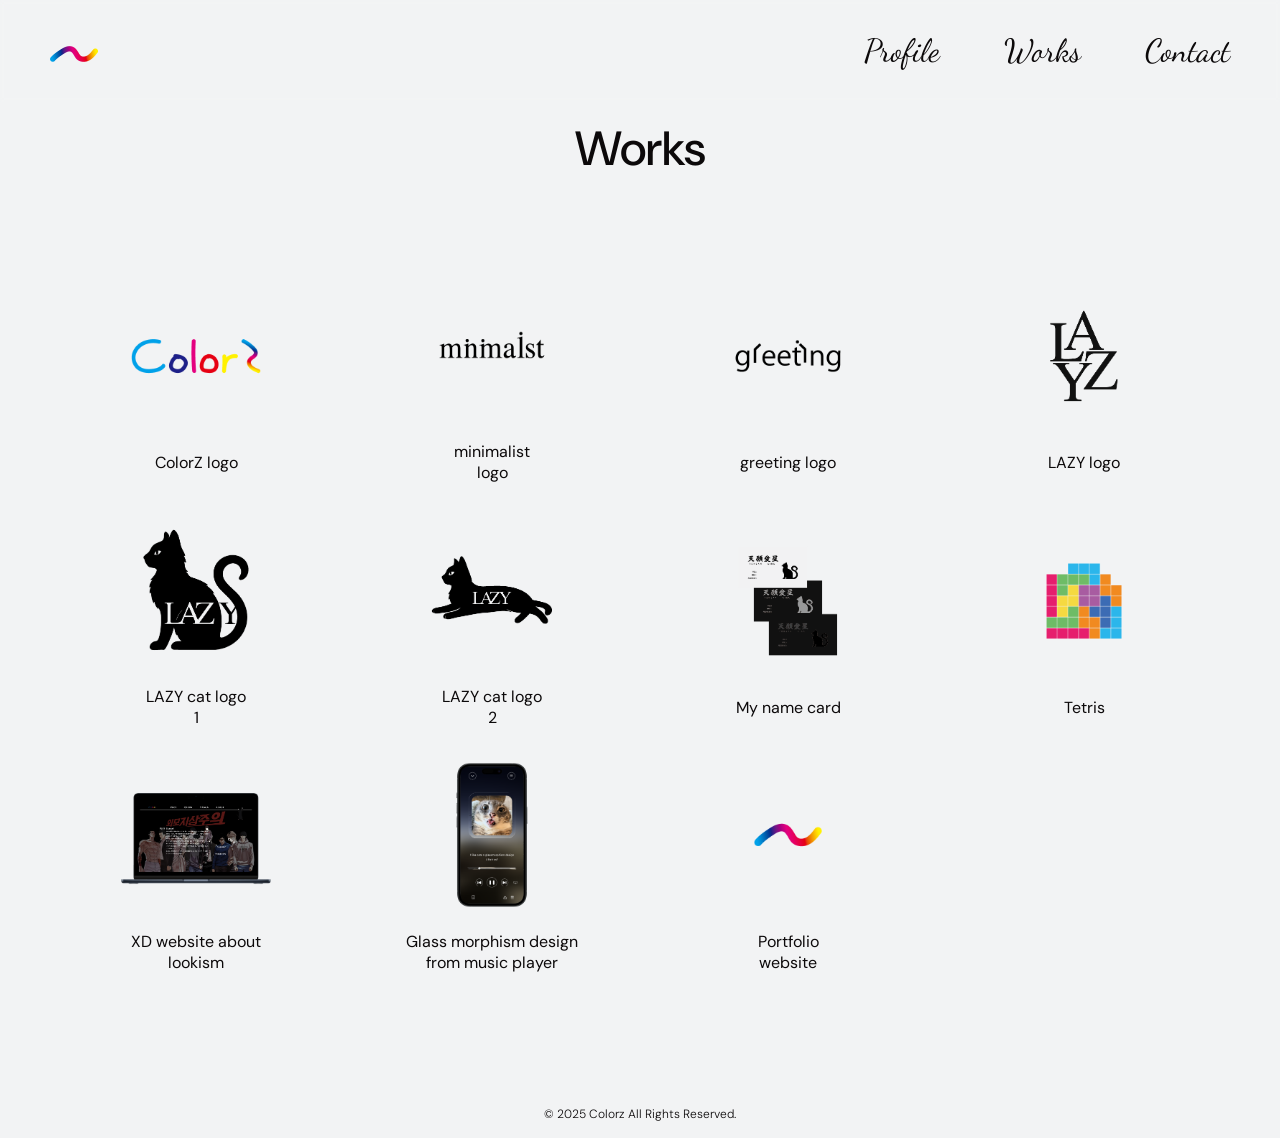
==== works.html @ b3f74cb6 "Add files via upload" ====
<!DOCTYPE html>
<html lang="ja">

<head>
  <meta charset="utf-8">
  <meta name="viewport" content="width=device-width, initial-scale=1.0">
  <title>works - portfolio</title>

  <link rel="stylesheet" href="css/modaal.min.css">
  <link rel="stylesheet" href="css/style.css">

  <script src="https://code.jquery.com/jquery-3.4.1.min.js"
    integrity="sha256-CSXorXvZcTkaix6Yvo6HppcZGetbYMGWSFlBw8HfCJo=" crossorigin="anonymous"></script>
  <script src="js/modaal.min.js" defer></script>
  <script src="js/script.js" defer></script>
</head>

<body class="works">
  <header class="header">
    <h1 class="logo">
      <a href="index.html">
        <img src="img/site_logo.png" alt="logo">
      </a>
    </h1>

    <nav class="nav">
      <ul class="menu">
        <li><a href="profile.html">Profile</a></li>
        <li><a href="works.html">Works</a></li>
        <li><a href="profile.html">Contact</a></li>
      </ul>
    </nav>

    <input class="check" id="check" type="checkbox">
    <label class="menu-btn" for="check">
      <span class="bar bar-1"></span>
      <span class="bar bar-2"></span>
      <span class="bar bar-3"></span>
    </label>
  </header>

  <main>
    <h1 class="title">Works</h1>
    <ul class="works-list">
      <li>
        <a href="img/x3/logo_ColorZ.png" data-group="gallery" class="gallery">
          <img src="img/logo_ColorZ.png" loading="lazy" alt="logo_colorz"></a>
        <p class="works-name">ColorZ logo</p>
      </li>
      <li>
        <a href="img/x3/logo_minimalist.png" data-group="gallery" class="gallery">
          <img src="img/logo_minimalist.png" loading="lazy" alt="logo_minimalist"></a>
        <p class="works-name">minimalist logo</p>
      </li>
      <li>
        <a href="img/x3/logo_greeting.png" data-group="gallery" class="gallery">
          <img src="img/logo_greeting.png" loading="lazy" alt="logo_greeting"></a>
        <p class="works-name">greeting logo</p>
      </li>
      <li>
        <a href="img/x3/logo_LAZY.png" data-group="gallery" class="gallery">
          <img src="img/logo_LAZY.png" loading="lazy" alt="logo_lazy"></a>
        <p class="works-name">LAZY logo</p>
      </li>
      <li>
        <a href="img/x3/logo_LAZY_cat_1.png" data-group="gallery" class="gallery">
          <img src="img/logo_LAZY_cat_1.png" loading="lazy" alt="logo_lazy-cat01"></a>
        <p class="works-name">LAZY cat logo 1</p>
      </li>
      <li>
        <a href="img/x3/logo_LAZY_cat_2.png" data-group="gallery" class="gallery">
          <img src="img/logo_LAZY_cat_2.png" loading="lazy" alt="logo_lazy-cat02"></a>
        <p class="works-name">LAZY cat logo 2</p>
      </li>
      <li>
        <a href="img/x3/visual_my_name_card.png" data-group="gallery" class="gallery">
          <img src="img/visual_my_name_card.png" loading="lazy" alt="my-name-card"></a>
        <p class="works-name">My name card</p>
      </li>
      <li>
        <a href="https://se0ng.github.io/tetris/">
          <img src="img/favicon_tetris.png" loading="lazy" alt="tetris"></a>
        <p class="works-name">Tetris</p>
      </li>
      <li>
        <a href="img/xn/plot-front.png" data-group="gallery" class="gallery">
          <img src="img/plot-front.png" loading="lazy" alt="xd_lookism"></a>
        <p class="works-name">XD website about lookism</p>
      </li>
      <li>
        <a href="img/xn/gmd_ui.png" data-group="gallery" class="gallery">
          <img src="img/gmd_ui.png" loading="lazy" alt="glassmorphism-music-player-ui_from-spotify"></a>
        <p class="works-name">Glass morphism design from music player</p>
      </li>
      <li>
        <a href="index.html">
          <img src="img/visual_logo_ColorZ.png" loading="lazy" alt="portfolio"></a>
        <p class="works-name">Portfolio website</p>
      </li>
    </ul>
  </main>

  <footer class="footer">
    <p class="footer-txt">&copy; 2025 Colorz All Rights Reserved.</p>
  </footer>
</body>

</html>
---- css/modaal.min.css ----
/*!
	Modaal - accessible modals - v0.4.4
	by Humaan, for all humans.
	http://humaan.com
 */
.modaal-noscroll {
	overflow: hidden
}

.modaal-accessible-hide {
	position: absolute !important;
	clip: rect(1px 1px 1px 1px);
	clip: rect(1px, 1px, 1px, 1px);
	padding: 0 !important;
	border: 0 !important;
	height: 1px !important;
	width: 1px !important;
	overflow: hidden
}

.modaal-overlay {
	position: fixed;
	top: 0;
	left: 0;
	width: 100%;
	height: 100%;
	z-index: 999;
	opacity: 0
}

.modaal-wrapper {
	display: block;
	position: fixed;
	top: 0;
	left: 0;
	width: 100%;
	height: 100%;
	z-index: 9999;
	overflow: auto;
	opacity: 1;
	box-sizing: border-box;
	-webkit-overflow-scrolling: touch;
	-webkit-transition: all .3s ease-in-out;
	transition: all .3s ease-in-out
}

.modaal-wrapper * {
	box-sizing: border-box;
	-webkit-font-smoothing: antialiased;
	-moz-osx-font-smoothing: grayscale;
	-webkit-backface-visibility: hidden
}

.modaal-wrapper .modaal-close {
	border: none;
	background: 0 0;
	padding: 0;
	-webkit-appearance: none
}

.modaal-wrapper.modaal-start_none {
	display: none;
	opacity: 1
}

.modaal-wrapper.modaal-start_fade {
	opacity: 0
}

.modaal-wrapper [tabindex="0"] {
	outline: 0 !important
}

.modaal-wrapper.modaal-fullscreen {
	overflow: hidden
}

.modaal-outer-wrapper {
	position: relative;
	width: 100%;
	height: 100%
}

.modaal-fullscreen .modaal-outer-wrapper {
	display: block
}

.modaal-inner-wrapper {
	display: flex;
	justify-content: center;
	align-items: center;
	text-align: center;
	width: 100%;
	height: 100%;
	position: relative;
	padding: 80px 25px
}

.modaal-fullscreen .modaal-inner-wrapper {
	padding: 0;
	display: block;
	vertical-align: top
}

.modaal-container {
	position: relative;
	display: flex;
	justify-content: center;
	align-items: center;
	width: 100%;
	height: auto;
	margin: auto;
	padding: 50px 100px;
	text-align: center;
	color: #000;
	max-width: 1000px;
	border-radius: 18px;
	background: #f2f3f4;
	box-shadow: 0 5px 25px rgba(0, 0, 0, .3);
	cursor: auto;
}

@media screen and (min-width:768px) {
	.modaal-container {
		height: 80vh;
	}
}

.modaal-container.is_loading {
	height: 100px;
	width: 100px;
	overflow: hidden
}

.modaal-fullscreen .modaal-container {
	max-width: none;
	height: 100%;
	overflow: auto
}

.modaal-close {
	position: fixed;
	right: 20px;
	top: 20px;
	color: #fff;
	cursor: pointer;
	opacity: 1;
	width: 50px;
	height: 50px;
	background: rgba(0, 0, 0, 0);
	border-radius: 100%;
	-webkit-transition: all .2s ease-in-out;
	transition: all .2s ease-in-out
}

.modaal-close:focus, .modaal-close:hover {
	outline: 0;
	background: #f2f3f4
}

.modaal-close:focus:after, .modaal-close:focus:before, .modaal-close:hover:after, .modaal-close:hover:before {
	background: #0c090a
}

.modaal-close span {
	position: absolute !important;
	clip: rect(1px 1px 1px 1px);
	clip: rect(1px, 1px, 1px, 1px);
	padding: 0 !important;
	border: 0 !important;
	height: 1px !important;
	width: 1px !important;
	overflow: hidden
}

.modaal-close:after, .modaal-close:before {
	display: block;
	content: " ";
	position: absolute;
	top: 14px;
	left: 23px;
	width: 4px;
	height: 22px;
	border-radius: 4px;
	background: #f2f3f4;
	-webkit-transition: background .2s ease-in-out;
	transition: background .2s ease-in-out
}

.modaal-close:before {
	-webkit-transform: rotate(-45deg);
	-ms-transform: rotate(-45deg);
	transform: rotate(-45deg)
}

.modaal-close:after {
	-webkit-transform: rotate(45deg);
	-ms-transform: rotate(45deg);
	transform: rotate(45deg)
}

.modaal-fullscreen .modaal-close {
	background: #f2f3f4;
	right: 10px;
	top: 10px
}

.modaal-content-container {
	padding: 30px
}

.modaal-confirm-wrap {
	padding: 30px 0 0;
	text-align: center;
	font-size: 0
}

.modaal-confirm-btn {
	font-size: 14px;
	display: inline-block;
	margin: 0 10px;
	vertical-align: middle;
	cursor: pointer;
	border: none;
	background: 0 0
}

.modaal-confirm-btn.modaal-ok {
	padding: 10px 15px;
	color: #fff;
	background: #555;
	border-radius: 3px;
	-webkit-transition: background .2s ease-in-out;
	transition: background .2s ease-in-out
}

.modaal-confirm-btn.modaal-ok:hover {
	background: #2f2f2f
}

.modaal-confirm-btn.modaal-cancel {
	text-decoration: underline
}

.modaal-confirm-btn.modaal-cancel:hover {
	text-decoration: none;
	color: #2f2f2f
}

.modaal-instagram .modaal-container {
	width: auto;
	background: 0 0;
	box-shadow: none !important
}

.modaal-instagram .modaal-content-container {
	padding: 0;
	background: 0 0
}

.modaal-instagram .modaal-content-container>blockquote {
	width: 1px !important;
	height: 1px !important;
	opacity: 0 !important
}

.modaal-instagram iframe {
	opacity: 0;
	margin: -6px !important;
	border-radius: 0 !important;
	width: 1000px !important;
	max-width: 800px !important;
	box-shadow: none !important;
	-webkit-animation: instaReveal 1s linear forwards;
	animation: instaReveal 1s linear forwards
}

.modaal-image .modaal-inner-wrapper {
	padding-left: 140px;
	padding-right: 140px
}

.modaal-image .modaal-container {
	width: auto;
	max-width: 100%
}

.modaal-image .modaal-container img {
	max-width: 100%;
	max-height: 100%;
	height: auto;
	width: auto;
	display: block;
	margin: 0 auto;
}

.modaal-gallery-wrap {
	position: relative;
	color: #fff
}

.modaal-gallery-item {
	display: none
}

.modaal-gallery-item img {
	max-width: 70vw !important;
	max-height: 60vh !important;
	width: auto !important;
	height: auto !important;
	display: block;
}

.modaal-gallery-item.is_active {
	display: block
}

.modaal-gallery-label {
	position: absolute;
	left: 0;
	width: 100%;
	margin: 20px 0 0;
	font-size: 18px;
	text-align: center;
	color: #fff
}

.modaal-gallery-label:focus {
	outline: 0
}

.modaal-gallery-control {
	position: absolute;
	top: 50%;
	-webkit-transform: translateY(-50%);
	-ms-transform: translateY(-50%);
	transform: translateY(-50%);
	opacity: 1;
	cursor: pointer;
	color: #fff;
	width: 50px;
	height: 50px;
	background: rgba(0, 0, 0, 0);
	border: none;
	border-radius: 100%;
	-webkit-transition: all .2s ease-in-out;
	transition: all .2s ease-in-out
}

.modaal-gallery-control.is_hidden {
	opacity: 0;
	cursor: default
}

.modaal-gallery-control:focus, .modaal-gallery-control:hover {
	outline: 0;
	background: #fff
}

.modaal-gallery-control:focus:after, .modaal-gallery-control:focus:before, .modaal-gallery-control:hover:after, .modaal-gallery-control:hover:before {
	background: #afb7bc
}

.modaal-gallery-control span {
	position: absolute !important;
	clip: rect(1px 1px 1px 1px);
	clip: rect(1px, 1px, 1px, 1px);
	padding: 0 !important;
	border: 0 !important;
	height: 1px !important;
	width: 1px !important;
	overflow: hidden
}

.modaal-gallery-control:after, .modaal-gallery-control:before {
	display: block;
	content: " ";
	position: absolute;
	top: 16px;
	left: 25px;
	width: 4px;
	height: 18px;
	border-radius: 4px;
	background: #fff;
	-webkit-transition: background .2s ease-in-out;
	transition: background .2s ease-in-out
}

.modaal-gallery-control:before {
	margin: -5px 0 0;
	-webkit-transform: rotate(-45deg);
	-ms-transform: rotate(-45deg);
	transform: rotate(-45deg)
}

.modaal-gallery-control:after {
	margin: 5px 0 0;
	-webkit-transform: rotate(45deg);
	-ms-transform: rotate(45deg);
	transform: rotate(45deg)
}

.modaal-gallery-next-inner {
	left: 100%;
	margin-left: 40px
}

.modaal-gallery-next-outer {
	right: 45px
}

.modaal-gallery-prev:after, .modaal-gallery-prev:before {
	left: 22px
}

.modaal-gallery-prev:before {
	margin: 5px 0 0;
	-webkit-transform: rotate(-45deg);
	-ms-transform: rotate(-45deg);
	transform: rotate(-45deg)
}

.modaal-gallery-prev:after {
	margin: -5px 0 0;
	-webkit-transform: rotate(45deg);
	-ms-transform: rotate(45deg);
	transform: rotate(45deg)
}

.modaal-gallery-prev-inner {
	right: 100%;
	margin-right: 40px
}

.modaal-gallery-prev-outer {
	left: 45px
}

.modaal-video-wrap {
	margin: auto 50px;
	position: relative
}

.modaal-video-container {
	position: relative;
	padding-bottom: 56.25%;
	height: 0;
	overflow: hidden;
	max-width: 100%;
	box-shadow: 0 0 10px rgba(0, 0, 0, .3);
	background: #000;
	max-width: 1300px;
	margin-left: auto;
	margin-right: auto
}

.modaal-video-container embed, .modaal-video-container iframe, .modaal-video-container object {
	position: absolute;
	top: 0;
	left: 0;
	width: 100%;
	height: 100%
}

.modaal-iframe .modaal-content {
	width: 100%;
	height: 100%
}

.modaal-iframe-elem {
	width: 100%;
	height: 100%;
	display: block
}

.modaal-loading-spinner {
	background: 0 0;
	position: absolute;
	width: 200px;
	height: 200px;
	top: 50%;
	left: 50%;
	margin: -100px 0 0 -100px;
	-webkit-transform: scale(.25);
	-ms-transform: scale(.25);
	transform: scale(.25)
}

.modaal-loading-spinner>div {
	width: 24px;
	height: 24px;
	margin-left: 4px;
	margin-top: 4px;
	position: absolute
}

.modaal-loading-spinner>div>div {
	width: 100%;
	height: 100%;
	border-radius: 15px;
	background: #fff
}

.modaal-loading-spinner>div:nth-of-type(1)>div {
	-webkit-animation: modaal-loading-spinner 1s linear infinite;
	animation: modaal-loading-spinner 1s linear infinite;
	-webkit-animation-delay: 0s;
	animation-delay: 0s
}

.modaal-loading-spinner>div:nth-of-type(2)>div, .modaal-loading-spinner>div:nth-of-type(3)>div {
	-ms-animation: modaal-loading-spinner 1s linear infinite;
	-moz-animation: modaal-loading-spinner 1s linear infinite;
	-webkit-animation: modaal-loading-spinner 1s linear infinite;
	-o-animation: modaal-loading-spinner 1s linear infinite
}

.modaal-loading-spinner>div:nth-of-type(1) {
	-ms-transform: translate(84px, 84px) rotate(45deg) translate(70px, 0);
	-webkit-transform: translate(84px, 84px) rotate(45deg) translate(70px, 0);
	transform: translate(84px, 84px) rotate(45deg) translate(70px, 0)
}

.modaal-loading-spinner>div:nth-of-type(2)>div {
	-webkit-animation: modaal-loading-spinner 1s linear infinite;
	animation: modaal-loading-spinner 1s linear infinite;
	-webkit-animation-delay: .12s;
	animation-delay: .12s
}

.modaal-loading-spinner>div:nth-of-type(2) {
	-ms-transform: translate(84px, 84px) rotate(90deg) translate(70px, 0);
	-webkit-transform: translate(84px, 84px) rotate(90deg) translate(70px, 0);
	transform: translate(84px, 84px) rotate(90deg) translate(70px, 0)
}

.modaal-loading-spinner>div:nth-of-type(3)>div {
	-webkit-animation: modaal-loading-spinner 1s linear infinite;
	animation: modaal-loading-spinner 1s linear infinite;
	-webkit-animation-delay: .25s;
	animation-delay: .25s
}

.modaal-loading-spinner>div:nth-of-type(4)>div, .modaal-loading-spinner>div:nth-of-type(5)>div {
	-ms-animation: modaal-loading-spinner 1s linear infinite;
	-moz-animation: modaal-loading-spinner 1s linear infinite;
	-webkit-animation: modaal-loading-spinner 1s linear infinite;
	-o-animation: modaal-loading-spinner 1s linear infinite
}

.modaal-loading-spinner>div:nth-of-type(3) {
	-ms-transform: translate(84px, 84px) rotate(135deg) translate(70px, 0);
	-webkit-transform: translate(84px, 84px) rotate(135deg) translate(70px, 0);
	transform: translate(84px, 84px) rotate(135deg) translate(70px, 0)
}

.modaal-loading-spinner>div:nth-of-type(4)>div {
	-webkit-animation: modaal-loading-spinner 1s linear infinite;
	animation: modaal-loading-spinner 1s linear infinite;
	-webkit-animation-delay: .37s;
	animation-delay: .37s
}

.modaal-loading-spinner>div:nth-of-type(4) {
	-ms-transform: translate(84px, 84px) rotate(180deg) translate(70px, 0);
	-webkit-transform: translate(84px, 84px) rotate(180deg) translate(70px, 0);
	transform: translate(84px, 84px) rotate(180deg) translate(70px, 0)
}

.modaal-loading-spinner>div:nth-of-type(5)>div {
	-webkit-animation: modaal-loading-spinner 1s linear infinite;
	animation: modaal-loading-spinner 1s linear infinite;
	-webkit-animation-delay: .5s;
	animation-delay: .5s
}

.modaal-loading-spinner>div:nth-of-type(6)>div, .modaal-loading-spinner>div:nth-of-type(7)>div {
	-ms-animation: modaal-loading-spinner 1s linear infinite;
	-moz-animation: modaal-loading-spinner 1s linear infinite;
	-webkit-animation: modaal-loading-spinner 1s linear infinite;
	-o-animation: modaal-loading-spinner 1s linear infinite
}

.modaal-loading-spinner>div:nth-of-type(5) {
	-ms-transform: translate(84px, 84px) rotate(225deg) translate(70px, 0);
	-webkit-transform: translate(84px, 84px) rotate(225deg) translate(70px, 0);
	transform: translate(84px, 84px) rotate(225deg) translate(70px, 0)
}

.modaal-loading-spinner>div:nth-of-type(6)>div {
	-webkit-animation: modaal-loading-spinner 1s linear infinite;
	animation: modaal-loading-spinner 1s linear infinite;
	-webkit-animation-delay: .62s;
	animation-delay: .62s
}

.modaal-loading-spinner>div:nth-of-type(6) {
	-ms-transform: translate(84px, 84px) rotate(270deg) translate(70px, 0);
	-webkit-transform: translate(84px, 84px) rotate(270deg) translate(70px, 0);
	transform: translate(84px, 84px) rotate(270deg) translate(70px, 0)
}

.modaal-loading-spinner>div:nth-of-type(7)>div {
	-webkit-animation: modaal-loading-spinner 1s linear infinite;
	animation: modaal-loading-spinner 1s linear infinite;
	-webkit-animation-delay: .75s;
	animation-delay: .75s
}

.modaal-loading-spinner>div:nth-of-type(7) {
	-ms-transform: translate(84px, 84px) rotate(315deg) translate(70px, 0);
	-webkit-transform: translate(84px, 84px) rotate(315deg) translate(70px, 0);
	transform: translate(84px, 84px) rotate(315deg) translate(70px, 0)
}

.modaal-loading-spinner>div:nth-of-type(8)>div {
	-webkit-animation: modaal-loading-spinner 1s linear infinite;
	animation: modaal-loading-spinner 1s linear infinite;
	-webkit-animation-delay: .87s;
	animation-delay: .87s
}

.modaal-loading-spinner>div:nth-of-type(8) {
	-ms-transform: translate(84px, 84px) rotate(360deg) translate(70px, 0);
	-webkit-transform: translate(84px, 84px) rotate(360deg) translate(70px, 0);
	transform: translate(84px, 84px) rotate(360deg) translate(70px, 0)
}

@media only screen and (min-width:1400px) {
	.modaal-video-container {
		padding-bottom: 0;
		height: 731px
	}
}

@media only screen and (max-width:1140px) {
	.modaal-image .modaal-inner-wrapper {
		padding-left: 25px;
		padding-right: 25px
	}

	.modaal-gallery-control {
		top: auto;
		bottom: 20px;
		-webkit-transform: none;
		-ms-transform: none;
		transform: none;
		background: rgba(0, 0, 0, .7)
	}

	.modaal-gallery-control:after, .modaal-gallery-control:before {
		background: #fff
	}

	.modaal-gallery-next {
		left: auto;
		right: 20px
	}

	.modaal-gallery-prev {
		left: 20px;
		right: auto
	}
}

@media screen and (max-width:900px) {
	.modaal-instagram iframe {
		width: 500px !important
	}
}

@media only screen and (max-width:600px) {
	.modaal-instagram iframe {
		width: 280px !important
	}
}

@media screen and (max-height:1100px) {
	.modaal-instagram iframe {
		width: 700px !important
	}
}

@media screen and (max-height:1000px) {
	.modaal-inner-wrapper {
		padding-top: 60px;
		padding-bottom: 60px
	}

	.modaal-instagram iframe {
		width: 600px !important
	}
}

@media screen and (max-height:900px) {
	.modaal-instagram iframe {
		width: 500px !important
	}

	.modaal-video-container {
		max-width: 900px;
		max-height: 510px
	}
}

@media only screen and (max-height:820px) {
	.modaal-gallery-label {
		display: none
	}
}

@keyframes instaReveal {
	0% {
		opacity: 0
	}

	100% {
		opacity: 1
	}
}

@-webkit-keyframes instaReveal {
	0% {
		opacity: 0
	}

	100% {
		opacity: 1
	}
}

@-webkit-keyframes modaal-loading-spinner {
	0% {
		opacity: 1;
		-ms-transform: scale(1.5);
		-webkit-transform: scale(1.5);
		transform: scale(1.5)
	}

	100% {
		opacity: .1;
		-ms-transform: scale(1);
		-webkit-transform: scale(1);
		transform: scale(1)
	}
}

@keyframes modaal-loading-spinner {
	0% {
		opacity: 1;
		-ms-transform: scale(1.5);
		-webkit-transform: scale(1.5);
		transform: scale(1.5)
	}

	100% {
		opacity: .1;
		-ms-transform: scale(1);
		-webkit-transform: scale(1);
		transform: scale(1)
	}
}
---- css/style.css ----
@charset "utf-8";

/* Variable */
@import url('https://fonts.googleapis.com/css2?family=Sour+Gummy:wght@900&display=swap');
@import url('https://fonts.googleapis.com/css2?family=Dancing+Script:wght@400..700&display=swap');
@import url('https://fonts.googleapis.com/css2?family=DM+Sans:ital,opsz,wght@0,9..40,100..1000;1,9..40,100..1000&display=swap');

*,
*::before,
*::after {
   box-sizing: border-box;
   margin: 0;
   padding: 0;
}

html,
body {
   font-size: 16px;
}

body {
   background-color: #f2f3f4;
   font-family: "DM Sans";
   font-optical-sizing: auto;
   font-weight: 400;
   font-style: normal;
   color: #0c090a;
   display: flex;
   flex-direction: column;
}

@media (prefers-color-scheme: dark) {
   body {
      background-color: #0c090a;
   }
}

.pc {
   display: none;
}

@media screen and (min-width: 768px) {
   body {
      font-size: 1rem;
   }

   .sp {
      display: none;
   }

   .pc {
      display: block;
   }
}

a {
   color: #0c090a;
   transition: .3s ease;
}

a:hover {
   opacity: .7;
}

/* ----------     HEADER     ---------- */
.header {
   display: flex;
   justify-content: space-between;
   align-items: center;
   position: fixed;
   top: 0;
   left: 0;
   z-index: 20;
   padding: 20px;
   width: 100%;
}

@media screen and (min-width:768px) {
   .header {
      padding: 30px 50px;
   }
}

.logo {
   max-width: 3rem;
}

.logo img {
   width: 100%;
   height: 100%;
}

.top a {
   color: #f2f3f4;
   text-shadow: 0 0 6px #1c1c1c;
}

/* ----------     HUMBERGER MENU     ---------- */
.check {
   display: none;
}

.menu-btn {
   --gap: 5px;
   --height-bar: 2px;
   --pos-y-bar-one: 0;
   --pos-y-bar-three: 0;
   --scale-bar: 1;
   --rotate-bar-one: 0;
   --rotate-bar-three: 0;
   width: 1.25rem;
   display: flex;
   flex-direction: column;
   gap: var(--gap);
   cursor: pointer;
   position: relative;
}

.bar {
   display: block;
   position: relative;
   height: var(--height-bar);
   width: 100%;
   border-radius: .5rem;
   background-color: #0c090a;
}

@media (prefers-color-scheme: dark) {
   .bar {
      background-color: #f2f3f4;
   }
}

.open .bar,
.profile .bar {
   background-color: #0c090a;
}


.bar-1 {
   top: var(--pos-y-bar-one);
   transform: rotate(var(--rotate-bar-one));
   transition: top 200ms 100ms, transform 100ms;
}

.bar-2 {
   transform: scaleX(var(--scale-bar));
   transition: transform 150ms 100ms;
}

.bar-3 {
   bottom: var(--pos-y-bar-three);
   transform: rotate(var(--rotate-bar-three));
   transition: bottom 200ms 100ms, transform 100ms;
}

.check:checked+.menu-btn>.bar-1 {
   transition: top 200ms, transform 200ms 100ms;
}

.check:checked+.menu-btn>.bar-3 {
   transition: bottom 200ms, transform 200ms 100ms;
}

.check:checked+.menu-btn {
   --pos-y-bar-one: calc(var(--gap) + var(--height-bar));
   --pos-y-bar-three: calc(var(--gap) + var(--height-bar));
   --scale-bar: 0;
   --rotate-bar-one: 45deg;
   --rotate-bar-three: -45deg;
}

.open .menu-btn {
   z-index: 30;
}

@media screen and (min-width:768px) {
   .menu-btn {
      display: none;
   }
}

.menu {
   list-style: none;
   display: flex;
   flex-direction: column;
   justify-content: center;
   align-items: center;
   text-align: center;
   position: fixed;
   right: 0;
   top: 0;
   padding: 0;
   width: 100%;
   height: 100%;
   background-color: rgba(229, 229, 229, .9);
   font-family: "Dancing Script";
   font-size: 10vh;
   transform: translateX(100%);
   transition: .3s ease;
}

.menu li:nth-child(n+2) {
   margin-top: 10vh;
}

.menu a,
.menu a:focus,
.menu a:hover {
   text-decoration: none;
}

@media screen and (min-width:768px) {
   .menu {
      position: static;
      flex-direction: row;
      width: auto;
      height: auto;
      background-color: transparent;
      font-size: 2rem;
      transform: none;
   }

   .menu li:nth-child(n+2) {
      margin-top: 0;
      margin-left: 2em;
   }
}

.open .menu {
   transform: translateX(0);
}

.profile.open .menu a,
.works.open .menu a {
   color: #0c090a;
}

/* ----------     TOP     ---------- */
.top main {
   flex: 1;
   max-height: 85vh;
}

.section {
   height: 85vh;
   display: flex;
   align-items: center;
}

@media screen and (min-width:768px) {
   .top main {
      max-height: calc(100vh - 3rem);
   }

   .section {
      height: 100vh;
   }
}

/* TAG */
.tag-list {
   width: 80vw;
   font-family: "Sour Gummy";
   margin: 0 auto;
   position: relative;
   overflow: hidden;
}

.tag-list h1 {
   text-align: center;
   font-size: 10vh;
   margin-bottom: 10vh;
}

.tag-inner {
   display: flex;
   white-space: nowrap;
   position: relative;
   gap: 2rem;
   will-change: transform;
   z-index: 10;
}

.tag {
   display: flex;
   align-items: center;
   background-color: #0c090a;
   color: #f2f3f4;
   margin: 1rem 0;
   padding: 1rem;
   border-radius: .5rem;
   font-size: 1.5rem;
   opacity: .7;
   transition: transform .3s, opacity .3s;
}

.tag:hover {
   transform: scale(1.2);
   transition: transform .3s;
   z-index: 10;
   opacity: 1;
}

.tag span {
   padding-right: .25rem;
}

.fade {
   position: absolute;
   bottom: 0;
   left: 0;
   width: 100%;
   height: 6rem;
   pointer-events: none;
   background: linear-gradient(to right, #f2f3f4 0%, transparent 20%, transparent 80%, #f2f3f4 100%);
   z-index: 10;
}

@media (prefers-color-scheme: dark) {
   .tag-list h1 {
      color: #f2f3f4;
   }

   .tag {
      background-color: #f2f3f4;
      color: #0c090a;
   }

   .fade {
      background: linear-gradient(to right, #0c090a 0%, transparent 10%, transparent 90%, #0c090a 100%);
   }
}

.safari-desktop .tag-inner {
   animation: tag-scroll 20s linear infinite;
}

.not-safari-desktop .tag-inner {
   animation: none;
}

@keyframes tag-scroll {
   from {
      transform: translateX(0);
   }

   to {
      transform: translateX(-50%);
   }
}

/* ----------     FOOTER     ---------- */
.footer {
   padding: 1rem 0;
}

.footer-txt {
   font-size: .5rem;
   font-weight: 300;
   text-align: center;
}

@media screen and (min-width:768px) {
   .footer-txt {
      font-size: .75rem;
   }
}

@media (prefers-color-scheme: dark) {

   .top .footer-txt,
   .works .footer-txt {
      color: #f2f3f4;
   }
}

/* ----------     PROFILE     ---------- */
.profile {
   background: #f2f3f4;
   display: flex;
   flex-direction: column;
   align-items: center;
}

.profile main {
   line-height: 1.6;
   flex: 1;
   max-height: 85vh;
}

.profile-inner {
   max-width: 50vw;
   margin-top: 10vh;
   font-weight: 300;
   height: 80vh;
}

.profile .title {
   margin-bottom: 2vh;
   font-size: 1.5rem;
   font-weight: 500;
   letter-spacing: .1rem;
   text-align: center;
}

.profile_name {
   margin-bottom: 2vh;
   font-size: .75rem;
   text-align: center;
}

.profile_name span {
   display: inline-block;
   margin-left: 1rem;
   border-left: 1px solid #0c090a;
   padding-left: 1rem;
   font-weight: normal;
}

.profile-list {
   margin-bottom: 1.2rem;
   font-size: .75rem;
}

.profile-list dt {
   clear: left;
   float: left;
   margin-right: 2rem;
}

.profile-list dd {
   overflow: hidden;
}

.message {
   margin-bottom: 10vh;
}

.message p {
   margin-bottom: .5rem;
   font-size: .75rem;
}

.sns-icon {
   list-style: none;
   display: flex;
   justify-content: center;
   gap: 30px;
   margin-top: auto;
}

.sns-icon img {
   width: 2rem;
   height: auto;
   border-radius: .5rem;
}

@media screen and (min-width:768px) {
   .profile main {
      max-height: calc(100vh - 3rem);
   }

   .profile-inner {
      max-width: 500px;
      margin-bottom: 50vh;
   }

   .profile .title {
      font-size: 3rem;
   }

   .profile_name {
      font-size: 1.5rem;
   }

   .profile-list,
   .message p {
      font-size: 1rem;
   }

   .sns-icon img {
      width: 3rem;
      height: auto;
      border-radius: 1rem;
   }
}

/* WORKS */
.works {
   display: flex;
   flex-direction: column;
}

.works main {
   flex: 1;
   margin: 13vh 5vw;
}

.works main img {
   max-width: 100px;
   max-height: 80px;
}

.works main img:hover {
   transform: scale(1.2);
}

.works .title {
   margin-bottom: 10vh;
   font-size: 5vw;
   font-weight: 500;
   text-align: center;
}

.works-list {
   list-style: none;
   display: grid;
   grid-template-columns: repeat(2, 1fr);
   grid-gap: 2rem;
   align-items: center;
   justify-items: center;
}

.works-list li {
   display: flex;
   flex-direction: column;
   align-items: center;
}

.works-name {
   max-width: 70%;
   text-align: center;
   font-size: .5rem;
   margin-top: .5rem;
}

@media screen and (min-width:425px) {
   .works main img {
      max-width: 150px;
      max-height: 100px;
   }

   .works-name {
      font-size: .75rem;
   }
}

@media screen and (min-width:768px) {
   .works .header {
      background-color: transparent;
      backdrop-filter: blur(2px);
      -webkit-backdrop-filter: blur(2px);
   }

   .works .title {
      font-size: 3rem;
   }

   .works-list {
      grid-template-columns: repeat(4, 1fr);
   }
}

@media screen and (min-width:1024px) {
   .works main img {
      max-width: 200px;
      max-height: 150px;
   }

   .works-name {
      font-size: 1rem;
      margin-top: 1rem;
   }
}

@media (prefers-color-scheme: dark) {

   .works .logo a,
   .works .menu a {
      color: #f2f3f4;
   }

   .works .title {
      color: #f2f3f4;
   }

   .works-list li {
      padding: 1.5rem;
      background-color: #f2f3f490;
      border-radius: .5rem;
   }
}
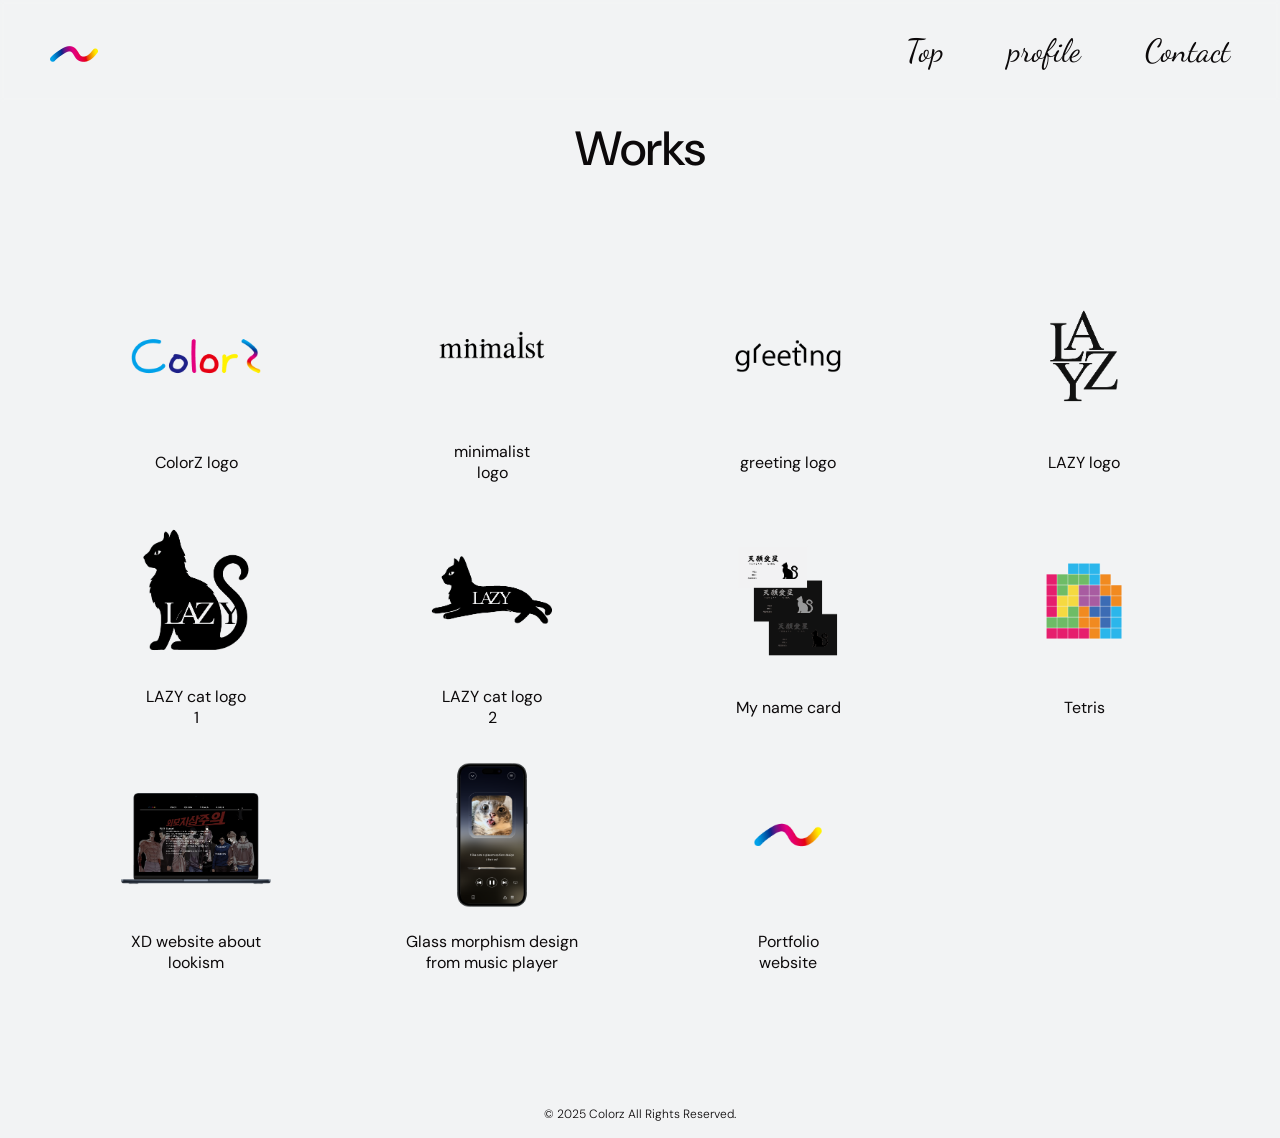
==== commit 9245148e: "Update works.html" ====
--- a/works.html
+++ b/works.html
@@ -18,16 +18,16 @@
 <body class="works">
   <header class="header">
     <h1 class="logo">
-      <a href="index.html">
+      <a href="">
         <img src="img/site_logo.png" alt="logo">
       </a>
     </h1>
 
     <nav class="nav">
       <ul class="menu">
-        <li><a href="profile.html">Profile</a></li>
-        <li><a href="works.html">Works</a></li>
-        <li><a href="profile.html">Contact</a></li>
+        <li><a href="https://se0ng.github.io/portfolio-top/">Top</a></li>
+        <li><a href="https://se0ng.github.io/portfolio-profile/">profile</a></li>
+        <li><a href="https://se0ng.github.io/portfolio-contact/">Contact</a></li>
       </ul>
     </nav>
 
@@ -93,7 +93,7 @@
         <p class="works-name">Glass morphism design from music player</p>
       </li>
       <li>
-        <a href="index.html">
+        <a href="https://se0ng.github.io/portfolio-top/">
           <img src="img/visual_logo_ColorZ.png" loading="lazy" alt="portfolio"></a>
         <p class="works-name">Portfolio website</p>
       </li>
@@ -105,4 +105,4 @@
   </footer>
 </body>
 
-</html>+</html>
--- a/css/style.css
+++ b/css/style.css
@@ -1,7 +1,6 @@
 @charset "utf-8";
 
 /* Variable */
-@import url('https://fonts.googleapis.com/css2?family=Sour+Gummy:wght@900&display=swap');
 @import url('https://fonts.googleapis.com/css2?family=Dancing+Script:wght@400..700&display=swap');
 @import url('https://fonts.googleapis.com/css2?family=DM+Sans:ital,opsz,wght@0,9..40,100..1000;1,9..40,100..1000&display=swap');
 
@@ -88,11 +87,6 @@
 .logo img {
    width: 100%;
    height: 100%;
-}
-
-.top a {
-   color: #f2f3f4;
-   text-shadow: 0 0 6px #1c1c1c;
 }
 
 /* ----------     HUMBERGER MENU     ---------- */
@@ -131,8 +125,7 @@
    }
 }
 
-.open .bar,
-.profile .bar {
+.open .bar {
    background-color: #0c090a;
 }
 
@@ -231,259 +224,8 @@
    transform: translateX(0);
 }
 
-.profile.open .menu a,
 .works.open .menu a {
    color: #0c090a;
-}
-
-/* ----------     TOP     ---------- */
-.top main {
-   flex: 1;
-   max-height: 85vh;
-}
-
-.section {
-   height: 85vh;
-   display: flex;
-   align-items: center;
-}
-
-@media screen and (min-width:768px) {
-   .top main {
-      max-height: calc(100vh - 3rem);
-   }
-
-   .section {
-      height: 100vh;
-   }
-}
-
-/* TAG */
-.tag-list {
-   width: 80vw;
-   font-family: "Sour Gummy";
-   margin: 0 auto;
-   position: relative;
-   overflow: hidden;
-}
-
-.tag-list h1 {
-   text-align: center;
-   font-size: 10vh;
-   margin-bottom: 10vh;
-}
-
-.tag-inner {
-   display: flex;
-   white-space: nowrap;
-   position: relative;
-   gap: 2rem;
-   will-change: transform;
-   z-index: 10;
-}
-
-.tag {
-   display: flex;
-   align-items: center;
-   background-color: #0c090a;
-   color: #f2f3f4;
-   margin: 1rem 0;
-   padding: 1rem;
-   border-radius: .5rem;
-   font-size: 1.5rem;
-   opacity: .7;
-   transition: transform .3s, opacity .3s;
-}
-
-.tag:hover {
-   transform: scale(1.2);
-   transition: transform .3s;
-   z-index: 10;
-   opacity: 1;
-}
-
-.tag span {
-   padding-right: .25rem;
-}
-
-.fade {
-   position: absolute;
-   bottom: 0;
-   left: 0;
-   width: 100%;
-   height: 6rem;
-   pointer-events: none;
-   background: linear-gradient(to right, #f2f3f4 0%, transparent 20%, transparent 80%, #f2f3f4 100%);
-   z-index: 10;
-}
-
-@media (prefers-color-scheme: dark) {
-   .tag-list h1 {
-      color: #f2f3f4;
-   }
-
-   .tag {
-      background-color: #f2f3f4;
-      color: #0c090a;
-   }
-
-   .fade {
-      background: linear-gradient(to right, #0c090a 0%, transparent 10%, transparent 90%, #0c090a 100%);
-   }
-}
-
-.safari-desktop .tag-inner {
-   animation: tag-scroll 20s linear infinite;
-}
-
-.not-safari-desktop .tag-inner {
-   animation: none;
-}
-
-@keyframes tag-scroll {
-   from {
-      transform: translateX(0);
-   }
-
-   to {
-      transform: translateX(-50%);
-   }
-}
-
-/* ----------     FOOTER     ---------- */
-.footer {
-   padding: 1rem 0;
-}
-
-.footer-txt {
-   font-size: .5rem;
-   font-weight: 300;
-   text-align: center;
-}
-
-@media screen and (min-width:768px) {
-   .footer-txt {
-      font-size: .75rem;
-   }
-}
-
-@media (prefers-color-scheme: dark) {
-
-   .top .footer-txt,
-   .works .footer-txt {
-      color: #f2f3f4;
-   }
-}
-
-/* ----------     PROFILE     ---------- */
-.profile {
-   background: #f2f3f4;
-   display: flex;
-   flex-direction: column;
-   align-items: center;
-}
-
-.profile main {
-   line-height: 1.6;
-   flex: 1;
-   max-height: 85vh;
-}
-
-.profile-inner {
-   max-width: 50vw;
-   margin-top: 10vh;
-   font-weight: 300;
-   height: 80vh;
-}
-
-.profile .title {
-   margin-bottom: 2vh;
-   font-size: 1.5rem;
-   font-weight: 500;
-   letter-spacing: .1rem;
-   text-align: center;
-}
-
-.profile_name {
-   margin-bottom: 2vh;
-   font-size: .75rem;
-   text-align: center;
-}
-
-.profile_name span {
-   display: inline-block;
-   margin-left: 1rem;
-   border-left: 1px solid #0c090a;
-   padding-left: 1rem;
-   font-weight: normal;
-}
-
-.profile-list {
-   margin-bottom: 1.2rem;
-   font-size: .75rem;
-}
-
-.profile-list dt {
-   clear: left;
-   float: left;
-   margin-right: 2rem;
-}
-
-.profile-list dd {
-   overflow: hidden;
-}
-
-.message {
-   margin-bottom: 10vh;
-}
-
-.message p {
-   margin-bottom: .5rem;
-   font-size: .75rem;
-}
-
-.sns-icon {
-   list-style: none;
-   display: flex;
-   justify-content: center;
-   gap: 30px;
-   margin-top: auto;
-}
-
-.sns-icon img {
-   width: 2rem;
-   height: auto;
-   border-radius: .5rem;
-}
-
-@media screen and (min-width:768px) {
-   .profile main {
-      max-height: calc(100vh - 3rem);
-   }
-
-   .profile-inner {
-      max-width: 500px;
-      margin-bottom: 50vh;
-   }
-
-   .profile .title {
-      font-size: 3rem;
-   }
-
-   .profile_name {
-      font-size: 1.5rem;
-   }
-
-   .profile-list,
-   .message p {
-      font-size: 1rem;
-   }
-
-   .sns-icon img {
-      width: 3rem;
-      height: auto;
-      border-radius: 1rem;
-   }
 }
 
 /* WORKS */
@@ -590,4 +332,29 @@
       background-color: #f2f3f490;
       border-radius: .5rem;
    }
-}+}
+
+/* ----------     FOOTER     ---------- */
+.footer {
+   padding: 1rem 0;
+}
+
+.footer-txt {
+   font-size: .5rem;
+   font-weight: 300;
+   text-align: center;
+}
+
+@media screen and (min-width:768px) {
+   .footer-txt {
+      font-size: .75rem;
+   }
+}
+
+@media (prefers-color-scheme: dark) {
+
+   .top .footer-txt,
+   .works .footer-txt {
+      color: #f2f3f4;
+   }
+}
